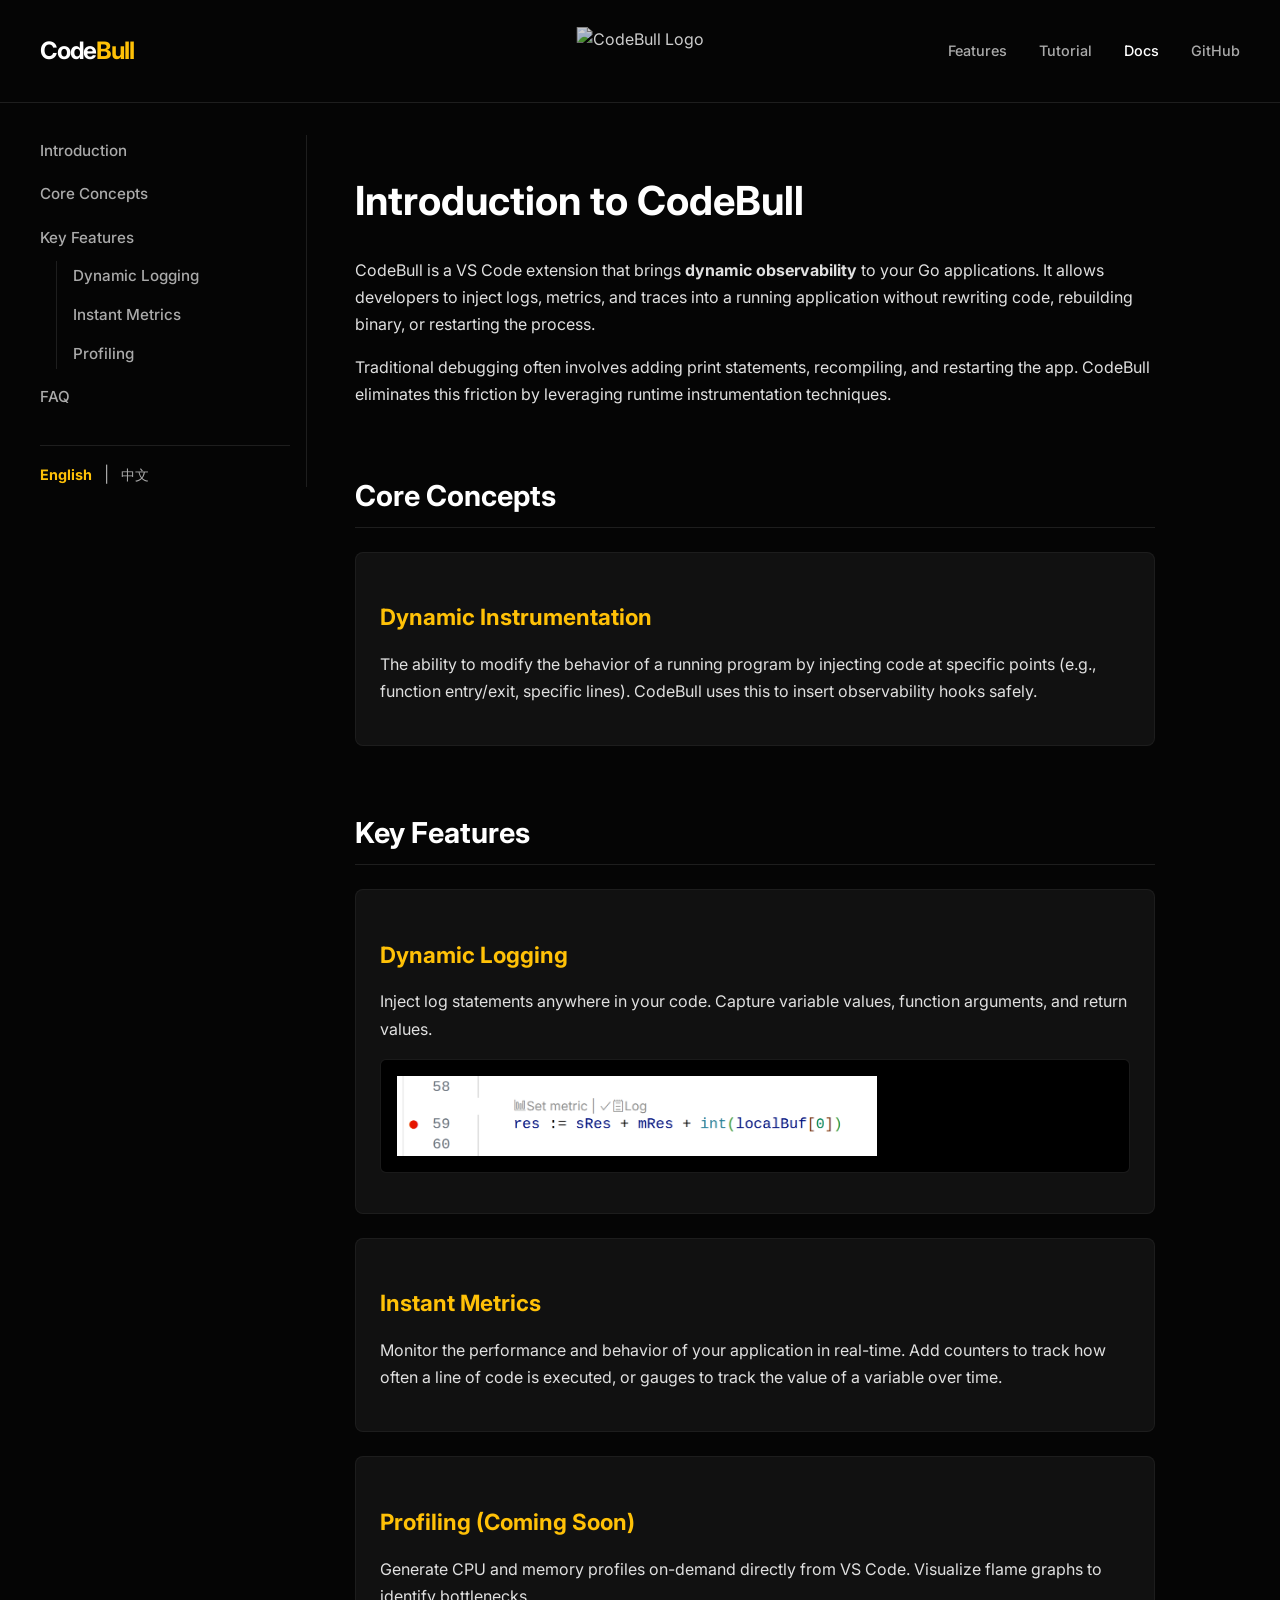
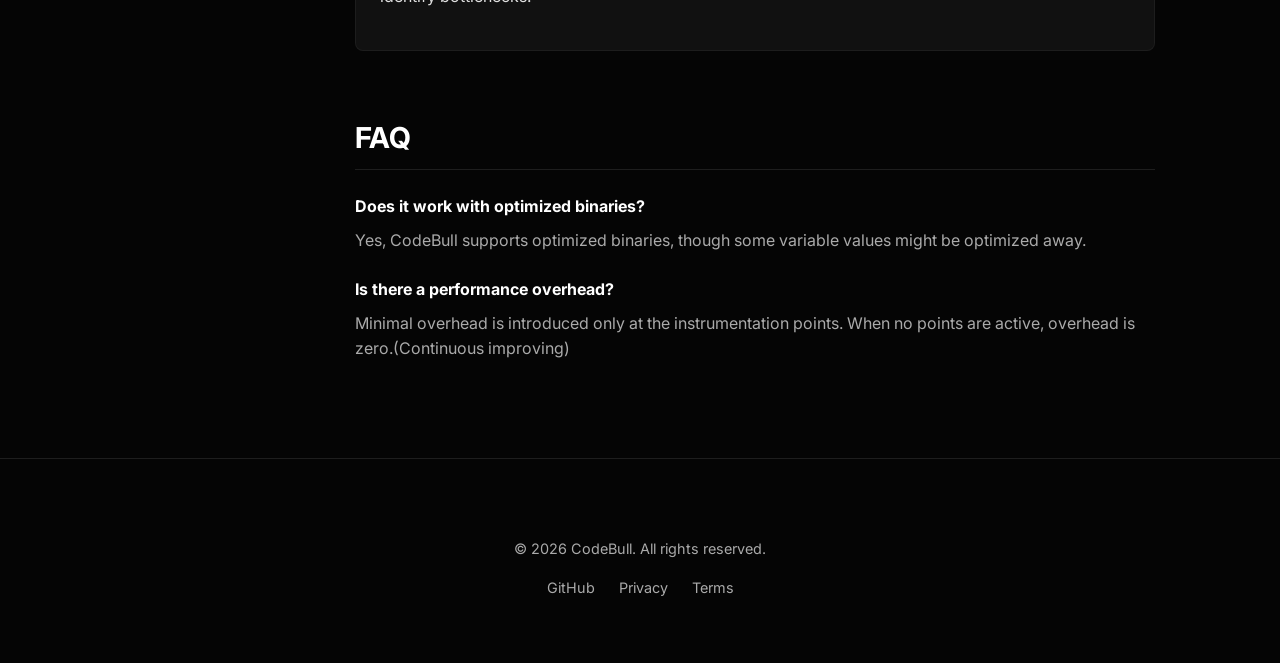
==== docs.html @ 12efd90f "修改網站" ====
<!DOCTYPE html>
<html lang="en">

<head>
    <meta charset="UTF-8">
    <meta name="viewport" content="width=device-width, initial-scale=1.0">
    <title>CodeBull - Documentation</title>
    <link rel="stylesheet" href="style.css">
    <link rel="preconnect" href="https://fonts.googleapis.com">
    <link rel="preconnect" href="https://fonts.gstatic.com" crossorigin>
    <link href="https://fonts.googleapis.com/css2?family=Inter:wght@400;500;700;800&display=swap" rel="stylesheet">
</head>

<body>
    <header>
        <div class="container">
            <div class="logo">
                <a href="index.html">Code<span>Bull</span></a>
            </div>
            <div class="header-logo-center">
                <a href="index.html"><img src="asset/codebull-logo.png" alt="CodeBull Logo"></a>
            </div>
            <nav>
                <ul>
                    <li><a href="index.html#features">Features</a></li>
                    <li><a href="tutorial.html">Tutorial</a></li>
                    <li><a href="docs.html" class="active">Docs</a></li>
                    <li><a href="https://github.com/0xbu11/codebull-extension" target="_blank">GitHub</a></li>
                </ul>
            </nav>
        </div>
    </header>

    <main class="docs-container">
        <aside class="docs-sidebar">
            <nav>
                <ul>
                    <li><a href="#introduction">Introduction</a></li>
                    <li><a href="#core-concepts">Core Concepts</a></li>
                    <li><a href="#key-features">Key Features</a>
                        <ul>
                            <li><a href="#logging">Dynamic Logging</a></li>
                            <li><a href="#metrics">Instant Metrics</a></li>
                            <li><a href="#profiling">Profiling</a></li>
                        </ul>
                    </li>
                    <li><a href="#faq">FAQ</a></li>
                </ul>
                </ul>
            </nav>
            <div class="language-switcher"
                style="margin-top: 2rem; border-top: 1px solid rgba(255,255,255,0.1); padding-top: 1rem;">
                <span style="color: var(--color-accent); font-weight: bold; font-size: 0.9rem;">English</span>
                <span style="color: var(--color-text-secondary); margin: 0 0.5rem;">|</span>
                <a href="docs_zh_TW.html" style="color: var(--color-text-secondary); font-size: 0.9rem;">中文</a>
            </div>
        </aside>
        <div class="docs-content">
            <section id="introduction">
                <h1>Introduction to CodeBull</h1>
                <p>CodeBull is a VS Code extension that brings <strong>dynamic observability</strong> to your Go
                    applications. It allows developers to inject logs, metrics, and traces into a running application
                    without rewriting code, rebuilding binary, or restarting the process.</p>
                <p>Traditional debugging often involves adding print statements, recompiling, and restarting the app.
                    CodeBull eliminates this friction by leveraging runtime instrumentation techniques.</p>
            </section>

            <section id="core-concepts">
                <h2>Core Concepts</h2>
                <div class="concept-card">
                    <h3>Dynamic Instrumentation</h3>
                    <p>The ability to modify the behavior of a running program by injecting code at specific points
                        (e.g.,
                        function entry/exit, specific lines). CodeBull uses this to insert observability hooks safely.
                    </p>
                </div>

            </section>

            <section id="key-features">
                <h2>Key Features</h2>

                <article id="logging">
                    <h3>Dynamic Logging</h3>
                    <p>Inject log statements anywhere in your code. Capture variable values, function arguments, and
                        return values.</p>
                    <div class="code-block has-image">
                        <img src="asset/doc-log.png" alt="Dynamic Logging Example">
                    </div>
                </article>

                <article id="metrics">
                    <h3>Instant Metrics</h3>
                    <p>Monitor the performance and behavior of your application in real-time. Add counters to track how
                        often a line of code is executed, or gauges to track the value of a variable over time.</p>
                </article>

                <article id="profiling">
                    <h3>Profiling (Coming Soon)</h3>
                    <p>Generate CPU and memory profiles on-demand directly from VS Code. Visualize flame graphs to
                        identify bottlenecks.</p>
                </article>
            </section>

            <section id="faq">
                <h2>FAQ</h2>
                <dl>
                    <dt>Does it work with optimized binaries?</dt>
                    <dd>Yes, CodeBull supports optimized binaries, though some variable values might be optimized away.
                    </dd>

                    <dt>Is there a performance overhead?</dt>
                    <dd>Minimal overhead is introduced only at the instrumentation points. When no points are active,
                        overhead is zero.(Continuous improving)</dd>
                </dl>
            </section>
        </div>
    </main>

    <footer>
        <div class="container">
            <p>&copy; 2026 CodeBull. All rights reserved.</p>
            <div class="links">
                <a href="https://github.com/0xbu11/codebull-extension">GitHub</a>
                <a href="#">Privacy</a>
                <a href="#">Terms</a>
            </div>
        </div>
    </footer>
</body>

</html>
---- style.css ----
/* Basic Setup */
:root {
  --color-bg: #050505;
  --color-text: #ffffff;
  --color-text-secondary: #aaaaaa;
  --color-accent: #FFC107;
  --color-accent-hover: #FFD54F;
  --color-surface: #111111;
  --font-family: 'Inter', system-ui, -apple-system, sans-serif;
  --max-width: 1200px;
  --spacing-unit: 1.5rem;
}

body {
  margin: 0;
  padding: 0;
  font-family: var(--font-family);
  background-color: var(--color-bg);
  color: var(--color-text);
  line-height: 1.6;
}

a {
  text-decoration: none;
  color: inherit;
  transition: color 0.2s;
}

a:hover {
  color: var(--color-accent);
}

/* Layout */
.container {
  max-width: var(--max-width);
  margin: 0 auto;
  padding: 0 var(--spacing-unit);
}

/* Header */
header {
  padding: 2rem 0;
  border-bottom: 1px solid rgba(255, 255, 255, 0.1);
}

header .container {
  display: flex;
  justify-content: space-between;
  align-items: center;
  position: relative;
}

.header-logo-center {
  position: absolute;
  left: 50%;
  top: 50%;
  transform: translate(-50%, -50%);
}

.header-logo-center img {
  height: 48px;
  width: auto;
  display: block;
  opacity: 0.8;
}

.logo {
  font-size: 1.5rem;
  font-weight: 700;
  letter-spacing: -0.05em;
}

.logo span {
  color: var(--color-accent);
}

nav ul {
  list-style: none;
  display: flex;
  gap: 2rem;
  margin: 0;
  padding: 0;
}

nav a {
  font-size: 0.9rem;
  font-weight: 500;
  color: var(--color-text-secondary);
}

nav a:hover,
nav a.active {
  color: var(--color-text);
}

/* Hero */
.hero {
  padding: 8rem 0;
  text-align: center;
}

.hero h1 {
  font-size: 4rem;
  font-weight: 800;
  margin-bottom: 1rem;
  line-height: 1.1;
  letter-spacing: -0.02em;
  background: linear-gradient(90deg, #4285F4, #9B72CB, #EA4335, #FBBC04);
  -webkit-background-clip: text;
  background-clip: text;
  color: transparent;
  width: fit-content;
  margin-left: auto;
  margin-right: auto;
}

.hero p {
  font-size: 1.25rem;
  color: var(--color-text-secondary);
  max-width: 600px;
  margin: 0 auto 3rem;
}

.highlight-go {
  color: #79D4FD;
  font-weight: 700;
}

.btn {
  display: inline-block;
  background-color: var(--color-accent);
  color: #000;
  padding: 1rem 2rem;
  border-radius: 4px;
  font-weight: 600;
  font-size: 1.1rem;
  transition: transform 0.2s, background-color 0.2s;
}

.btn:hover {
  background-color: var(--color-accent-hover);
  transform: translateY(-2px);
  color: #000;
}

/* Features */
.features {
  padding: 5rem 0;
  background-color: var(--color-surface);
}

.features h2 {
  text-align: center;
  font-size: 2.5rem;
  margin-bottom: 4rem;
}

.grid {
  display: grid;
  grid-template-columns: repeat(auto-fit, minmax(250px, 1fr));
  gap: 2rem;
}

.feature-card {
  padding: 2rem;
  border: 1px solid rgba(255, 255, 255, 0.1);
  border-radius: 8px;
  border-radius: 8px;
  transition: border-color 0.2s;
  position: relative;
  overflow: hidden;
}

.coming-soon-badge {
  position: absolute;
  top: 1rem;
  right: 1rem;
  background-color: rgba(255, 255, 255, 0.1);
  color: var(--color-icon);
  border: 1px solid var(--color-text-secondary);
  padding: 0.25rem 0.5rem;
  border-radius: 4px;
  font-size: 0.75rem;
  font-weight: 500;
  text-transform: uppercase;
  letter-spacing: 0.05em;
  color: var(--color-text-secondary);
}

.feature-card.coming-soon h3,
.feature-card.coming-soon p {
  opacity: 0.5;
}

.feature-card:hover {
  border-color: var(--color-accent);
}

.feature-card h3 {
  font-size: 1.25rem;
  margin-bottom: 1rem;
  color: var(--color-accent);
}

.feature-card p {
  color: var(--color-text-secondary);
  font-size: 0.95rem;
}

/* Footer */
footer {
  padding: 4rem 0;
  text-align: center;
  color: var(--color-text-secondary);
  border-top: 1px solid rgba(255, 255, 255, 0.1);
  font-size: 0.9rem;
}

footer .links {
  margin-top: 1rem;
  display: flex;
  justify-content: center;
  gap: 1.5rem;
}

/* Tutorial Page */
.page-header {
  padding: 6rem 0 4rem;
  text-align: center;
  background: linear-gradient(180deg, rgba(66, 133, 244, 0.05) 0%, transparent 100%);
}

.page-header h1 {
  font-size: 3rem;
  font-weight: 800;
  margin-bottom: 1rem;
}

.page-header p {
  font-size: 1.2rem;
  color: var(--color-text-secondary);
  max-width: 600px;
  margin: 0 auto;
}

.tutorial-steps {
  padding: 4rem 0;
}

.step {
  display: flex;
  align-items: center;
  gap: 4rem;
  margin-bottom: 6rem;
}

.step:nth-child(even) {
  flex-direction: row-reverse;
}

.step-content {
  flex: 1;
  position: relative;
}

.step-number {
  font-size: 6rem;
  font-weight: 900;
  color: rgba(255, 255, 255, 0.05);
  position: absolute;
  top: -3rem;
  left: -1rem;
  z-index: -1;
}

.step-content h2 {
  font-size: 2rem;
  margin-bottom: 1rem;
  color: var(--color-accent);
}

.step-content p {
  font-size: 1.1rem;
  color: var(--color-text-secondary);
}

.step-image {
  flex: 1;
  background: var(--color-surface);
  border: 1px solid rgba(255, 255, 255, 0.1);
  border-radius: 8px;
  overflow: hidden;
  box-shadow: 0 4px 20px rgba(0, 0, 0, 0.3);
  position: relative;
  /* For zoom hint positioning */
}

.step-image img {
  width: 100%;
  height: auto;
  display: block;
  cursor: zoom-in;
  /* Indicate clickable */
  transition: transform 0.3s ease;
}

/* Zoom hint on hover */
.step-image:hover::after {
  content: "Click to zoom";
  position: absolute;
  bottom: 1rem;
  right: 1rem;
  background: rgba(0, 0, 0, 0.8);
  color: #fff;
  padding: 0.5rem 1rem;
  border-radius: 20px;
  font-size: 0.85rem;
  font-weight: 500;
  opacity: 0;
  pointer-events: none;
  transition: opacity 0.3s ease;
  backdrop-filter: blur(4px);
  border: 1px solid rgba(255, 255, 255, 0.1);
}

.step-image:hover:has(img)::after {
  opacity: 1;
}

/* Fallback for browsers not supporting :has or if the previous selector is too specific/tricky */
/* Simplified version that assumes .step-image has an img if we want to show the hint. 
   Actually, strict CSS :has support might be limited in some envs, but we'll assume modern. 
   If not, just .step-image:hover::after is fine, but it might show on placeholders. 
   Let's just use a JS class or rely on the fact that placeholders don't have img tags usually or we can target .step-image img directly? 
   No, the ::after needs to be on the container usually to be positioned relative to it EASILY using absolute positioning.
   
   Better approach: Only apply the hint if it contains an image.
   Since I cannot assume :has, I will just apply it to .step-image and maybe I should add a specific class like 'zoomable' to those with images in HTML?
   Or just let it be. If a placeholder is there, "Click to zoom" might appear.
   Wait, placeholders are .placeholder-img divs. They don't have the <img> tag directly inside .step-image usually?
   Looking at HTML:
   <div class="step-image">
      <div class="placeholder-img">...</div>
   </div>
   vs
   <div class="step-image">
      <img ...>
   </div>
   
   So I can target `.step-image:has(img):hover::after`. 
   If :has is not available, I'll just accept it might show on placeholders (which is not ideal) 
   OR I'll modify the HTML to add a class `zoomable` to the parent div. 
   I'll modify HTML to add `zoomable` class to the `.step-image` divs that contain images. 
   That's safer.
*/

.step-image.has-image {
  cursor: zoom-in;
}

.step-image.has-image:hover::after {
  content: "Click to zoom";
  position: absolute;
  bottom: 1rem;
  right: 1rem;
  background: rgba(0, 0, 0, 0.8);
  color: #fff;
  padding: 0.5rem 1rem;
  border-radius: 20px;
  font-size: 0.85rem;
  font-weight: 500;
  opacity: 1;
  /* Triggered by hover on parent */
  pointer-events: none;
  animation: fadeIn 0.3s;
  backdrop-filter: blur(4px);
  border: 1px solid rgba(255, 255, 255, 0.1);
}

/* Hide it by default for the transition logic - actually opacity 0 to 1 on hover is better */
.step-image.has-image::after {
  content: "Click to zoom";
  position: absolute;
  bottom: 1rem;
  right: 1rem;
  background: rgba(0, 0, 0, 0.8);
  color: #fff;
  padding: 0.5rem 1rem;
  border-radius: 20px;
  font-size: 0.85rem;
  font-weight: 500;
  opacity: 0;
  pointer-events: none;
  transition: opacity 0.3s ease;
  backdrop-filter: blur(4px);
  border: 1px solid rgba(255, 255, 255, 0.1);
}

.placeholder-img {
  width: 100%;
  height: 300px;
  display: flex;
  align-items: center;
  justify-content: center;
  background: #1e1e1e;
  color: #555;
  font-family: monospace;
  font-size: 1.2rem;
}

@media (max-width: 768px) {

  .step,
  .step:nth-child(even) {
    flex-direction: column;
    gap: 2rem;
  }

  .hero h1 {
    font-size: 2.5rem;
  }
}

/* Lightbox Modal */
.image-modal {
  display: none;
  position: fixed;
  z-index: 1000;
  top: 0;
  left: 0;
  width: 100%;
  height: 100%;
  background-color: rgba(0, 0, 0, 0.95);
  align-items: center;
  justify-content: center;
  opacity: 0;
  transition: opacity 0.3s ease;
  backdrop-filter: blur(5px);
}

.image-modal.active {
  display: flex;
  opacity: 1;
}

.image-modal img {
  max-width: 90%;
  max-height: 90%;
  object-fit: contain;
  border-radius: 4px;
  box-shadow: 0 0 30px rgba(0, 0, 0, 0.5);
  transform: scale(0.95);
  transition: transform 0.3s cubic-bezier(0.175, 0.885, 0.32, 1.275);
}

.image-modal.active img {
  transform: scale(1);
}

.image-modal-close {
  position: absolute;
  top: 2rem;
  right: 2rem;
  color: #fff;
  font-size: 2.5rem;
  cursor: pointer;
  background: none;
  border: none;
  padding: 0;
  line-height: 1;
  opacity: 0.7;
  transition: all 0.2s;
  width: 40px;
  height: 40px;
  display: flex;
  align-items: center;
  justify-content: center;
  border-radius: 50%;
}

.image-modal-close:hover {
  opacity: 1;
  background: rgba(255, 255, 255, 0.1);
}

/* Documentation Layout */
.docs-container {
  max-width: var(--max-width);
  margin: 0 auto;
  padding: 2rem var(--spacing-unit);
  display: flex;
  gap: 3rem;
  min-height: calc(100vh - 80px - 150px);
  /* Adjust based on header/footer height */
}

.docs-sidebar {
  width: 250px;
  flex-shrink: 0;
  position: sticky;
  top: 2rem;
  align-self: flex-start;
  border-right: 1px solid rgba(255, 255, 255, 0.1);
  padding-right: 1rem;
}

.docs-sidebar nav ul {
  display: flex;
  flex-direction: column;
  gap: 0.8rem;
}

.docs-sidebar nav a {
  color: var(--color-text-secondary);
  font-size: 0.95rem;
  display: block;
  padding: 0.2rem 0;
}

.docs-sidebar nav ul ul {
  margin-left: 1rem;
  margin-top: 0.5rem;
  border-left: 1px solid rgba(255, 255, 255, 0.1);
  padding-left: 1rem;
  gap: 0.5rem;
}

.docs-sidebar nav a:hover {
  color: var(--color-accent);
}

.docs-content {
  flex: 1;
  max-width: 800px;
}

.docs-content section {
  margin-bottom: 4rem;
  scroll-margin-top: 6rem;
  /* Hook for smooth scroll anchor positioning */
}

.docs-content h1 {
  font-size: 2.5rem;
  margin-bottom: 1.5rem;
}

.docs-content h2 {
  font-size: 1.8rem;
  margin-bottom: 1.5rem;
  padding-bottom: 0.5rem;
  border-bottom: 1px solid rgba(255, 255, 255, 0.1);
}

.docs-content h3 {
  font-size: 1.4rem;
  margin-bottom: 1rem;
  color: var(--color-accent);
}

.docs-content p,
.docs-content li {
  font-size: 1rem;
  line-height: 1.7;
  margin-bottom: 1rem;
  color: #e0e0e0;
}

.concept-card,
article {
  background: var(--color-surface);
  padding: 1.5rem;
  border-radius: 8px;
  margin-bottom: 1.5rem;
  border: 1px solid rgba(255, 255, 255, 0.05);
}

.code-block {
  background: #000;
  padding: 1rem;
  border-radius: 6px;
  border: 1px solid rgba(255, 255, 255, 0.1);
  overflow-x: auto;
  font-family: 'Fira Code', monospace;
  font-size: 0.9rem;
  color: #a5d6ff;
  margin: 1rem 0;
}

.docs-content dl dt {
  font-weight: 700;
  margin-top: 1.5rem;
  color: var(--color-text);
}

.docs-content dl dd {
  margin-left: 0;
  margin-top: 0.5rem;
  color: var(--color-text-secondary);
}

@media (max-width: 768px) {
  .docs-container {
    flex-direction: column;
  }

  .docs-sidebar {
    width: 100%;
    position: static;
    border-right: none;
    border-bottom: 1px solid rgba(255, 255, 255, 0.1);
    padding-bottom: 1rem;
    margin-bottom: 2rem;
  }
}

.code-block.has-image img {
  width: 67%;
  height: auto;
  display: block;
}
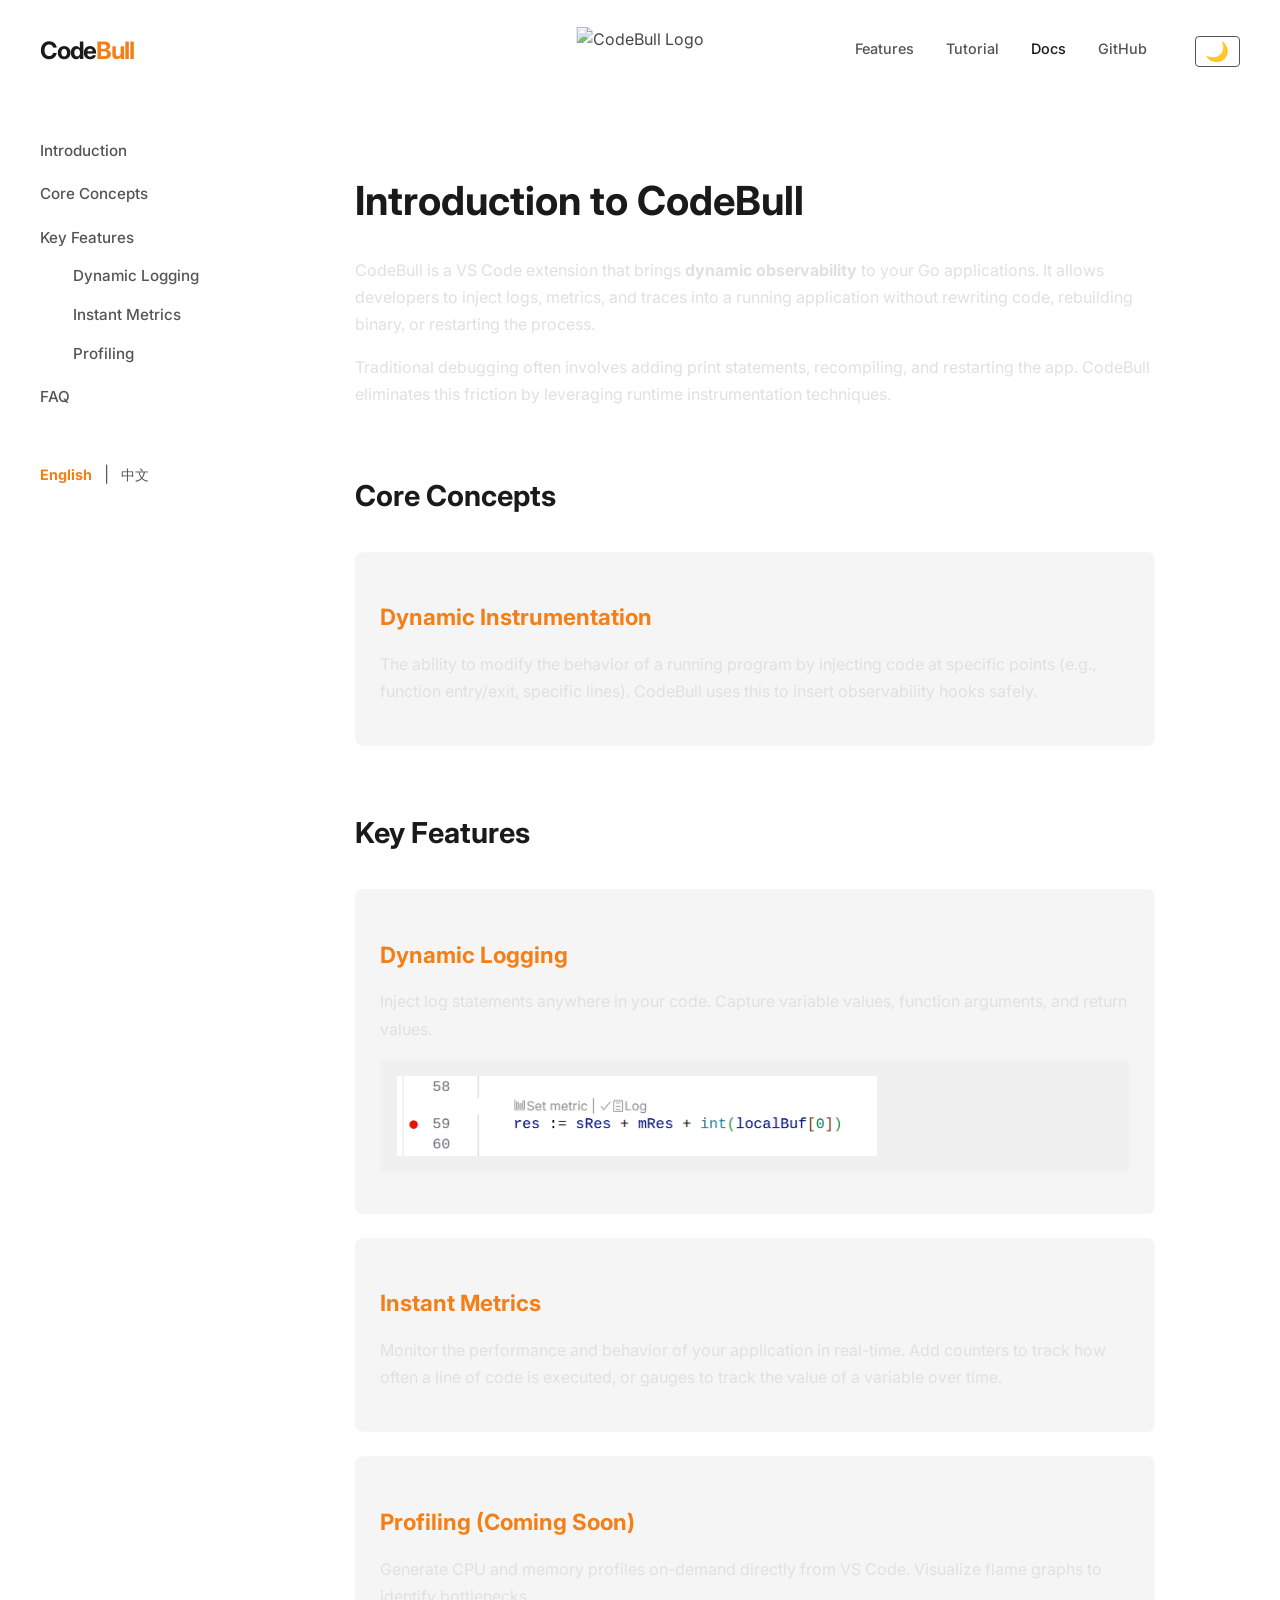
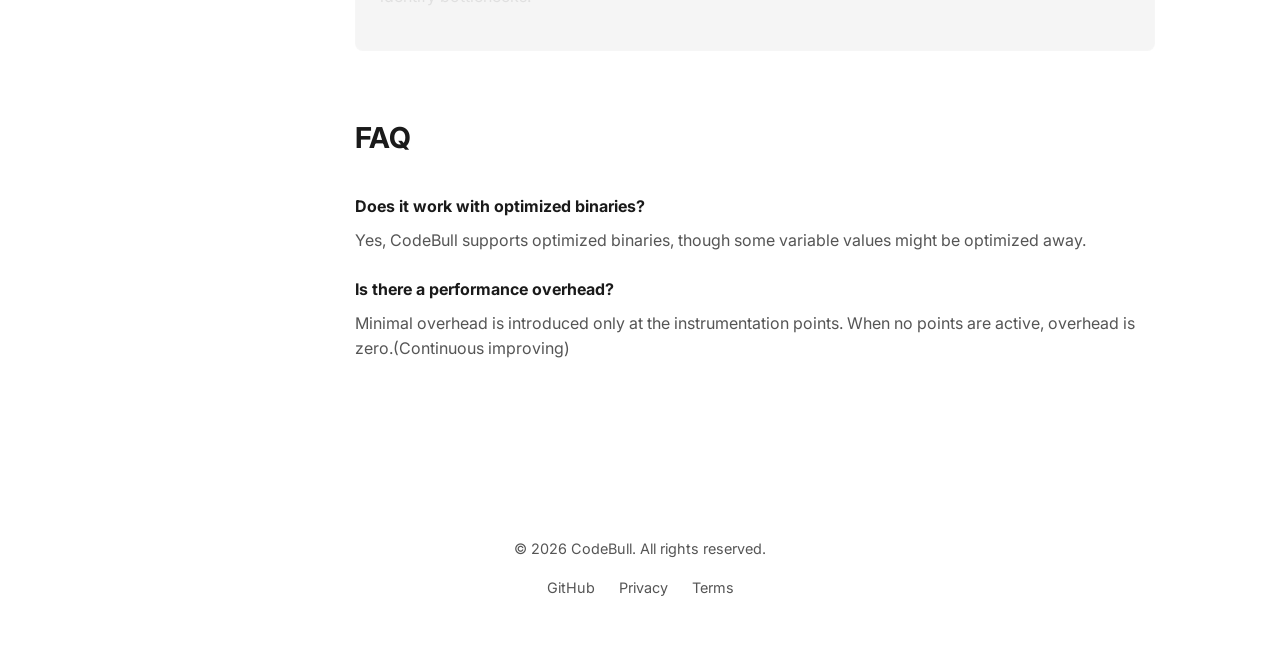
==== commit 6332f730: "add light theme" ====
--- a/docs.html
+++ b/docs.html
@@ -9,6 +9,7 @@
     <link rel="preconnect" href="https://fonts.googleapis.com">
     <link rel="preconnect" href="https://fonts.gstatic.com" crossorigin>
     <link href="https://fonts.googleapis.com/css2?family=Inter:wght@400;500;700;800&display=swap" rel="stylesheet">
+    <script src="theme.js"></script>
 </head>
 
 <body>
@@ -26,6 +27,7 @@
                     <li><a href="tutorial.html">Tutorial</a></li>
                     <li><a href="docs.html" class="active">Docs</a></li>
                     <li><a href="https://github.com/0xbu11/codebull-extension" target="_blank">GitHub</a></li>
+                    <li><button id="theme-toggle" class="theme-toggle" aria-label="Switch Theme">☀️</button></li>
                 </ul>
             </nav>
         </div>
--- a/style.css
+++ b/style.css
@@ -11,6 +11,46 @@
   --spacing-unit: 1.5rem;
 }
 
+[data-theme="light"] {
+  --color-bg: #ffffff;
+  --color-text: #1a1a1a;
+  --color-text-secondary: #555555;
+  --color-accent: #D32F2F;
+  /* A darker red/orange for contrast against white, or stick to gold but darker? Let's try a bold blue or keep the brand color but adjust readability. */
+  /* Actually, the hero gradient text is nice. Let's keep accent gold/yellow but make sure it's readable. */
+  --color-accent: #F57F17;
+  /* Darker Amber */
+  --color-accent-hover: #FF6F00;
+  --color-surface: #f5f5f5;
+  --color-border: #e0e0e0;
+}
+
+/* Update base styles to use --color-border where appropriate */
+:root {
+  --color-border: rgba(255, 255, 255, 0.1);
+}
+
+[data-theme="light"] header {
+  border-bottom: 1px solid var(--color-border);
+}
+
+[data-theme="light"] .feature-card,
+[data-theme="light"] footer,
+[data-theme="light"] .step-image,
+[data-theme="light"] .code-block,
+[data-theme="light"] .docs-sidebar,
+[data-theme="light"] .docs-content h2,
+[data-theme="light"] .concept-card,
+[data-theme="light"] article {
+  border-color: var(--color-border);
+}
+
+[data-theme="light"] .code-block {
+  background: #f0f0f0;
+  color: #24292e;
+}
+
+
 body {
   margin: 0;
   padding: 0;
@@ -91,6 +131,26 @@
 nav a:hover,
 nav a.active {
   color: var(--color-text);
+}
+
+.theme-toggle {
+  background: none;
+  border: 1px solid var(--color-text-secondary);
+  color: var(--color-text);
+  cursor: pointer;
+  font-size: 1.2rem;
+  padding: 0.2rem 0.6rem;
+  border-radius: 4px;
+  transition: all 0.2s;
+  display: flex;
+  align-items: center;
+  justify-content: center;
+  margin-left: 1rem;
+}
+
+.theme-toggle:hover {
+  border-color: var(--color-accent);
+  color: var(--color-accent);
 }
 
 /* Hero */
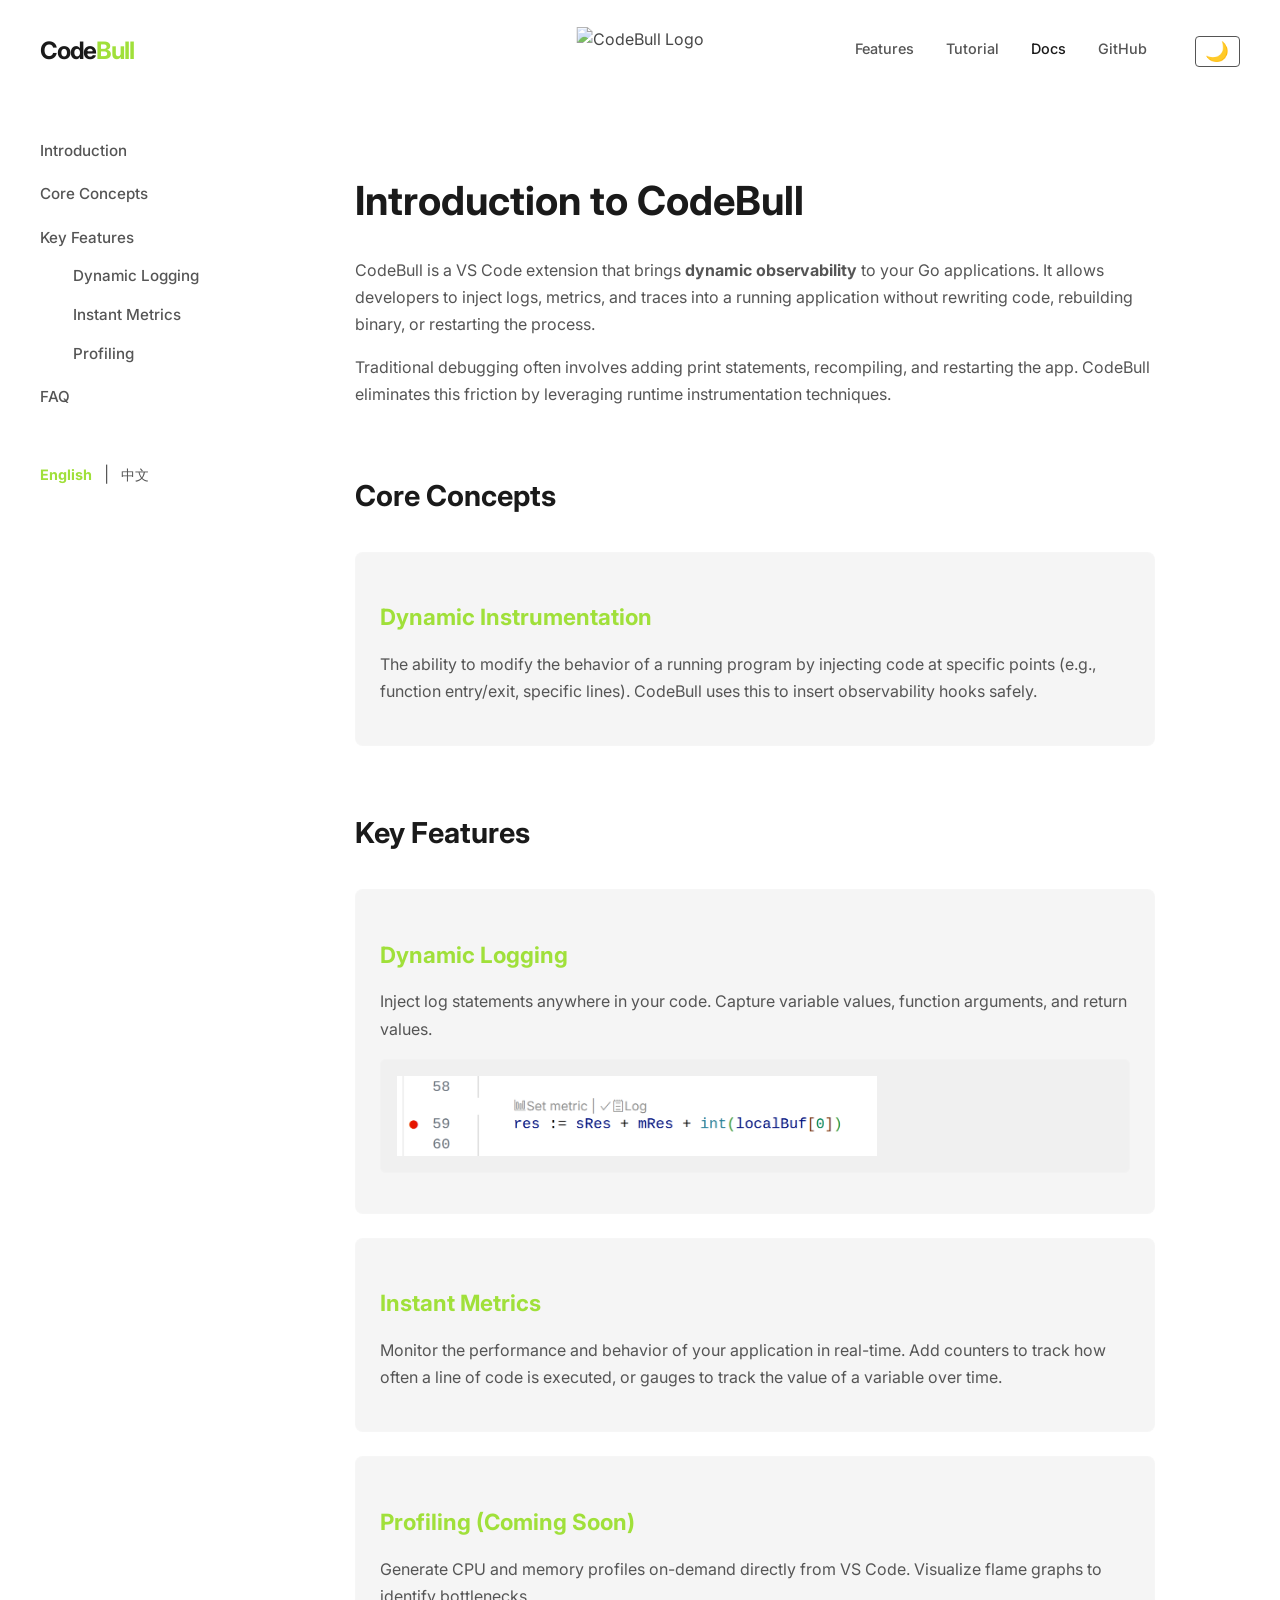
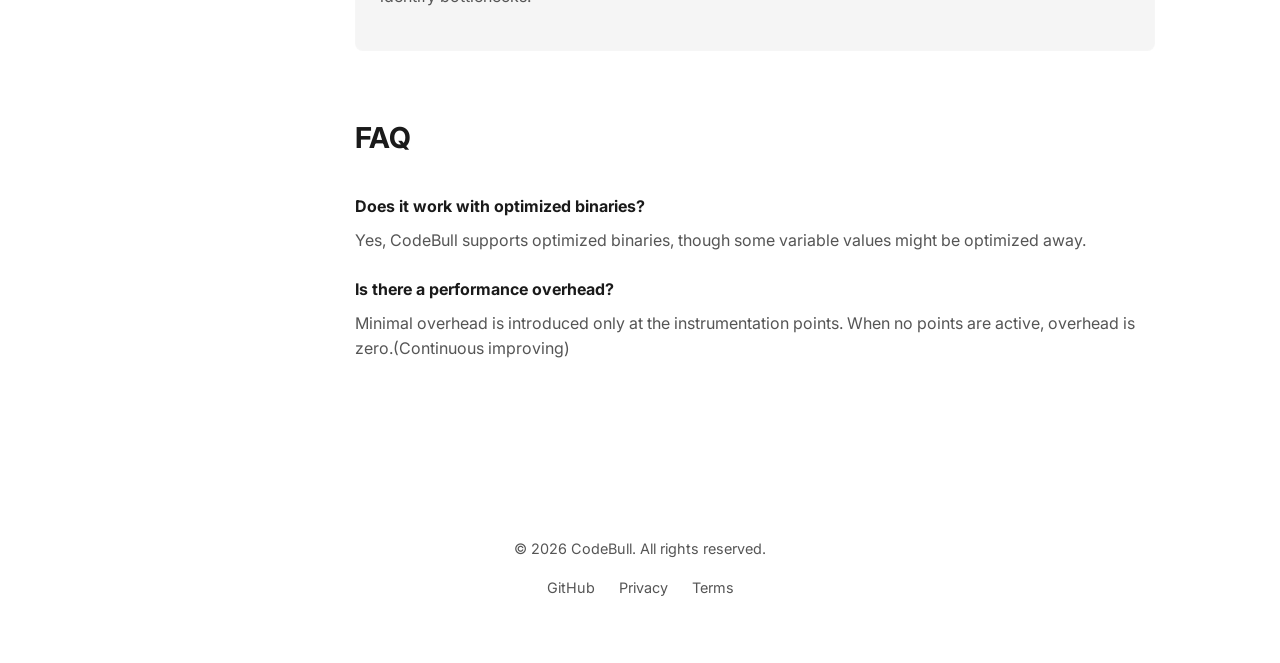
==== commit f9fea287: "update website" ====
--- a/docs.html
+++ b/docs.html
@@ -5,7 +5,7 @@
     <meta charset="UTF-8">
     <meta name="viewport" content="width=device-width, initial-scale=1.0">
     <title>CodeBull - Documentation</title>
-    <link rel="stylesheet" href="style.css">
+    <link rel="stylesheet" href="style.css?v=2">
     <link rel="preconnect" href="https://fonts.googleapis.com">
     <link rel="preconnect" href="https://fonts.gstatic.com" crossorigin>
     <link href="https://fonts.googleapis.com/css2?family=Inter:wght@400;500;700;800&display=swap" rel="stylesheet">
--- a/style.css
+++ b/style.css
@@ -15,12 +15,11 @@
   --color-bg: #ffffff;
   --color-text: #1a1a1a;
   --color-text-secondary: #555555;
-  --color-accent: #D32F2F;
-  /* A darker red/orange for contrast against white, or stick to gold but darker? Let's try a bold blue or keep the brand color but adjust readability. */
-  /* Actually, the hero gradient text is nice. Let's keep accent gold/yellow but make sure it's readable. */
-  --color-accent: #F57F17;
-  /* Darker Amber */
-  --color-accent-hover: #FF6F00;
+  /* --color-accent: #D32F2F; */
+  /* --color-accent: #F57F17; Old Orange */
+  /* Hellcat Green - User preferred specific brand color */
+  --color-accent: #A0E03A;
+  --color-accent-hover: #8EC632;
   --color-surface: #f5f5f5;
   --color-border: #e0e0e0;
 }
@@ -580,7 +579,7 @@
 .docs-sidebar nav ul ul {
   margin-left: 1rem;
   margin-top: 0.5rem;
-  border-left: 1px solid rgba(255, 255, 255, 0.1);
+  border-left: 1px solid var(--color-border);
   padding-left: 1rem;
   gap: 0.5rem;
 }
@@ -609,7 +608,7 @@
   font-size: 1.8rem;
   margin-bottom: 1.5rem;
   padding-bottom: 0.5rem;
-  border-bottom: 1px solid rgba(255, 255, 255, 0.1);
+  border-bottom: 1px solid var(--color-border);
 }
 
 .docs-content h3 {
@@ -623,7 +622,7 @@
   font-size: 1rem;
   line-height: 1.7;
   margin-bottom: 1rem;
-  color: #e0e0e0;
+  color: var(--color-text-secondary);
 }
 
 .concept-card,
@@ -678,4 +677,6 @@
   width: 67%;
   height: auto;
   display: block;
-}+}
+
+/* Force Refresh */
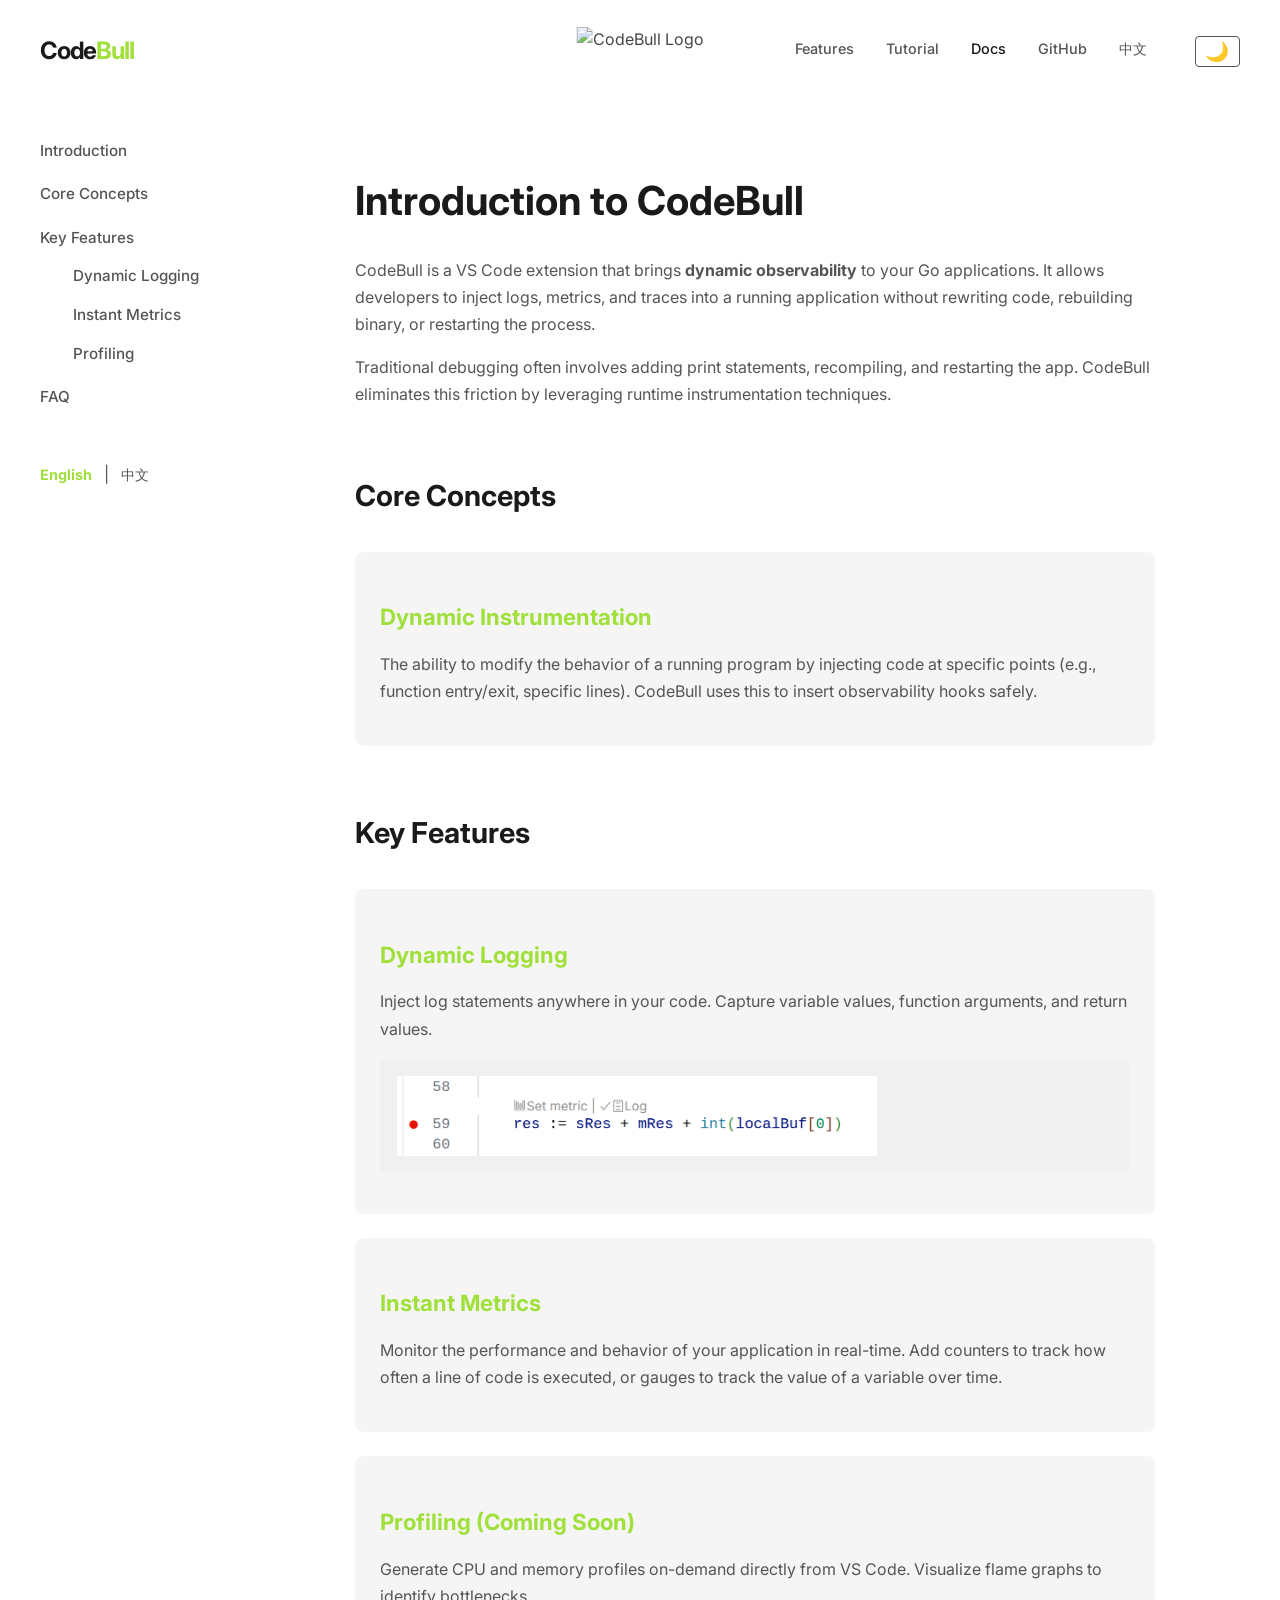
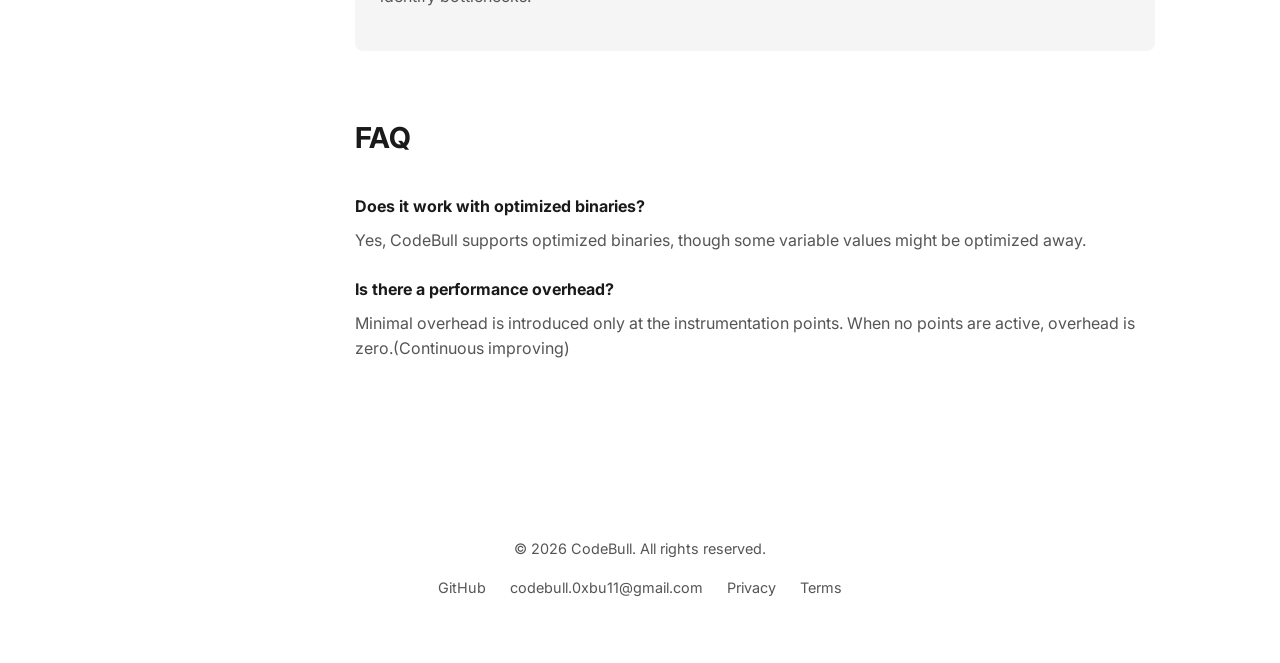
==== commit 6562eab9: "add emali" ====
--- a/docs.html
+++ b/docs.html
@@ -27,6 +27,7 @@
                     <li><a href="tutorial.html">Tutorial</a></li>
                     <li><a href="docs.html" class="active">Docs</a></li>
                     <li><a href="https://github.com/0xbu11/codebull-extension" target="_blank">GitHub</a></li>
+                    <li><a href="docs_zh_TW.html" class="lang-switch">中文</a></li>
                     <li><button id="theme-toggle" class="theme-toggle" aria-label="Switch Theme">☀️</button></li>
                 </ul>
             </nav>
@@ -124,6 +125,7 @@
             <p>&copy; 2026 CodeBull. All rights reserved.</p>
             <div class="links">
                 <a href="https://github.com/0xbu11/codebull-extension">GitHub</a>
+                <a href="mailto:codebull.0xbu11@gmail.com">codebull.0xbu11@gmail.com</a>
                 <a href="#">Privacy</a>
                 <a href="#">Terms</a>
             </div>
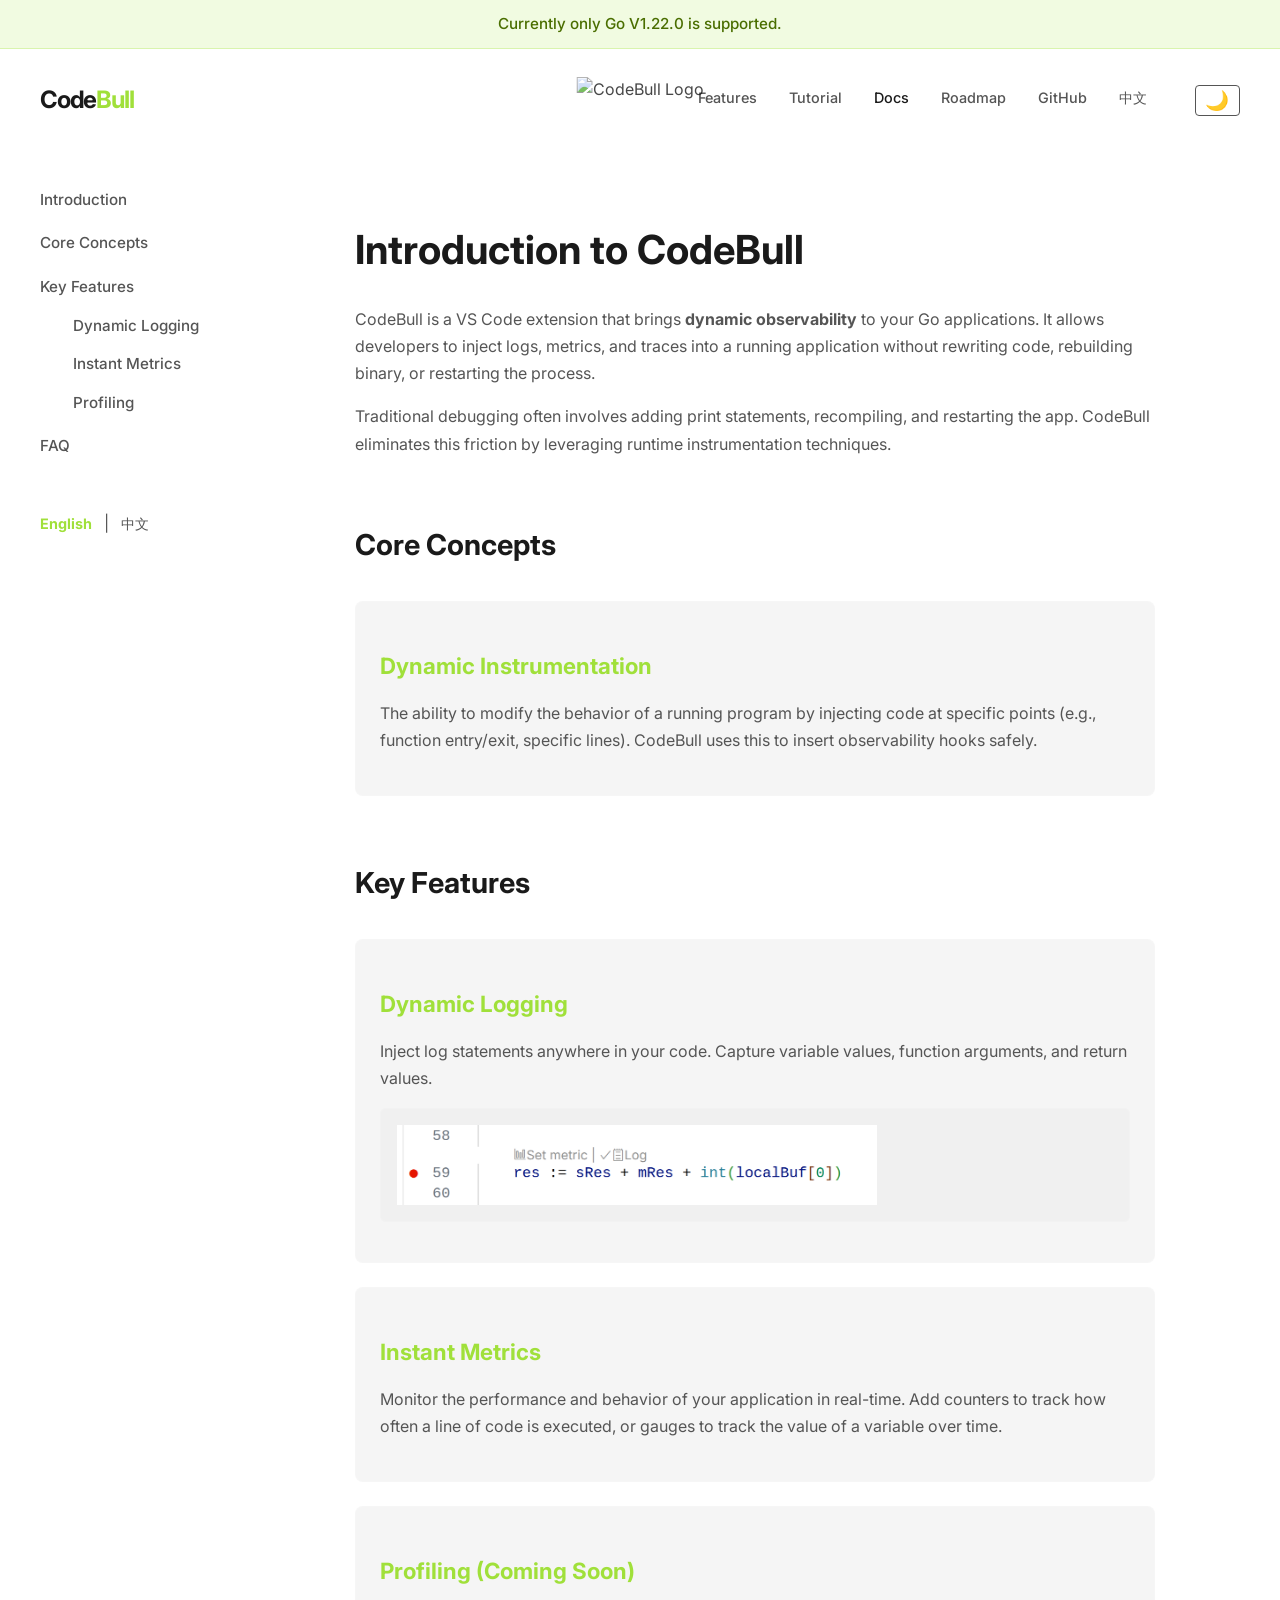
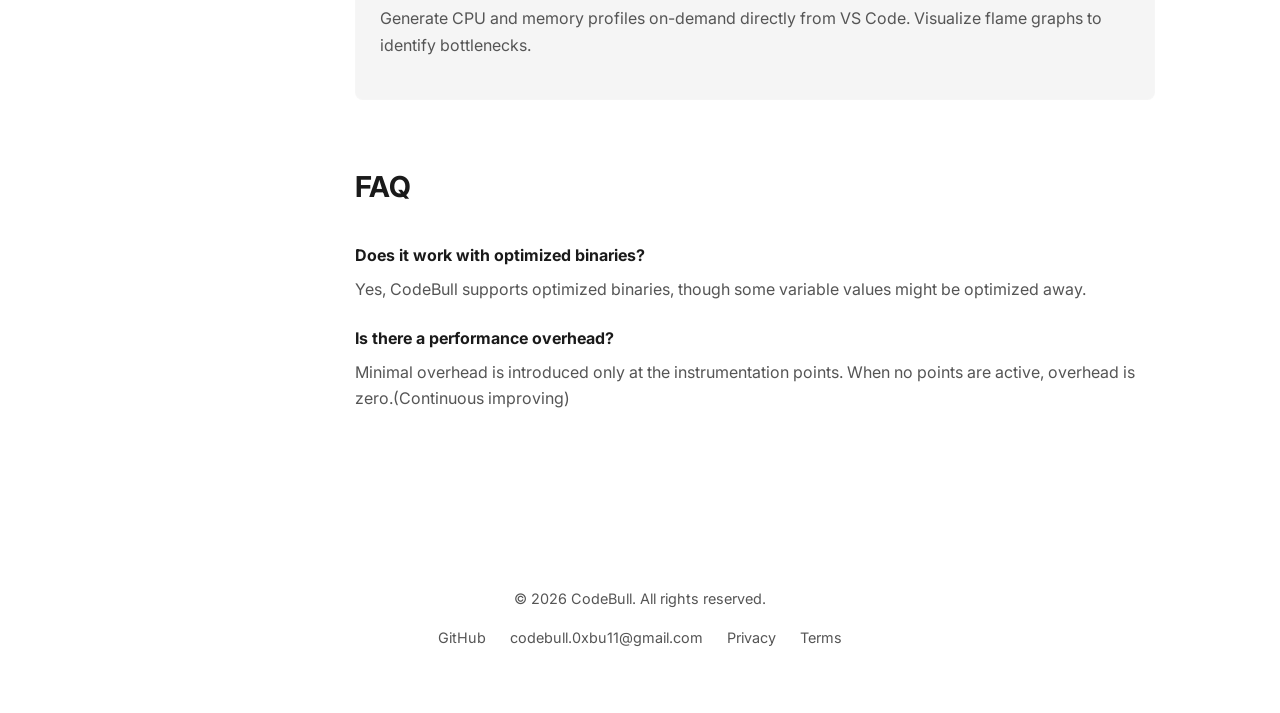
==== commit 9d7549ad: "feat: Add roadmap pages, implement a Go version support announcement banner, and enhance tutorial in" ====
--- a/docs.html
+++ b/docs.html
@@ -13,6 +13,9 @@
 </head>
 
 <body>
+    <div class="announcement-banner">
+        Currently only Go V1.22.0 is supported.
+    </div>
     <header>
         <div class="container">
             <div class="logo">
@@ -26,6 +29,7 @@
                     <li><a href="index.html#features">Features</a></li>
                     <li><a href="tutorial.html">Tutorial</a></li>
                     <li><a href="docs.html" class="active">Docs</a></li>
+                    <li><a href="roadmap.html">Roadmap</a></li>
                     <li><a href="https://github.com/0xbu11/codebull-extension" target="_blank">GitHub</a></li>
                     <li><a href="docs_zh_TW.html" class="lang-switch">中文</a></li>
                     <li><button id="theme-toggle" class="theme-toggle" aria-label="Switch Theme">☀️</button></li>
--- a/style.css
+++ b/style.css
@@ -67,6 +67,23 @@
 
 a:hover {
   color: var(--color-accent);
+}
+
+/* Announcement Banner */
+.announcement-banner {
+  background-color: rgba(255, 193, 7, 0.1);
+  color: var(--color-accent);
+  text-align: center;
+  padding: 0.75rem 1rem;
+  font-size: 0.95rem;
+  font-weight: 500;
+  border-bottom: 1px solid rgba(255, 193, 7, 0.2);
+}
+
+[data-theme="light"] .announcement-banner {
+  background-color: rgba(160, 224, 58, 0.15);
+  color: #4a6e00;
+  border-bottom: 1px solid rgba(160, 224, 58, 0.3);
 }
 
 /* Layout */
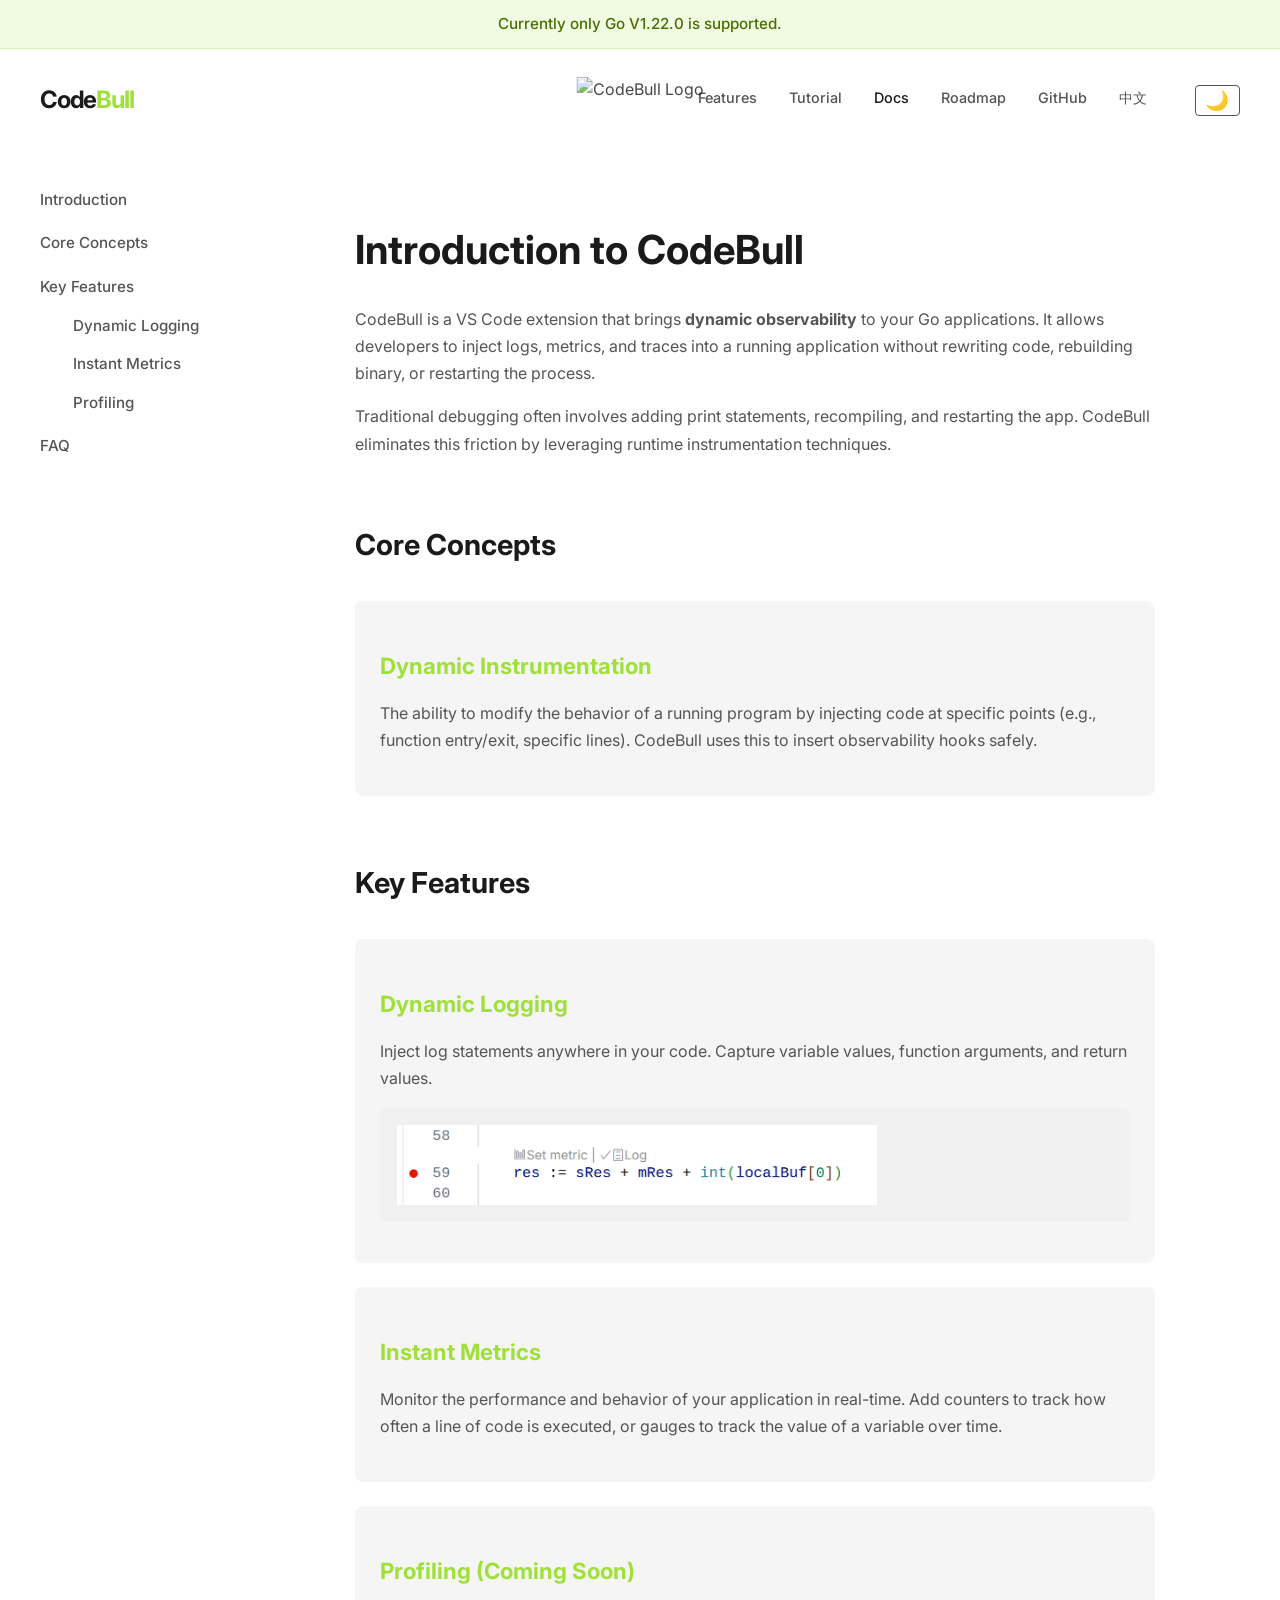
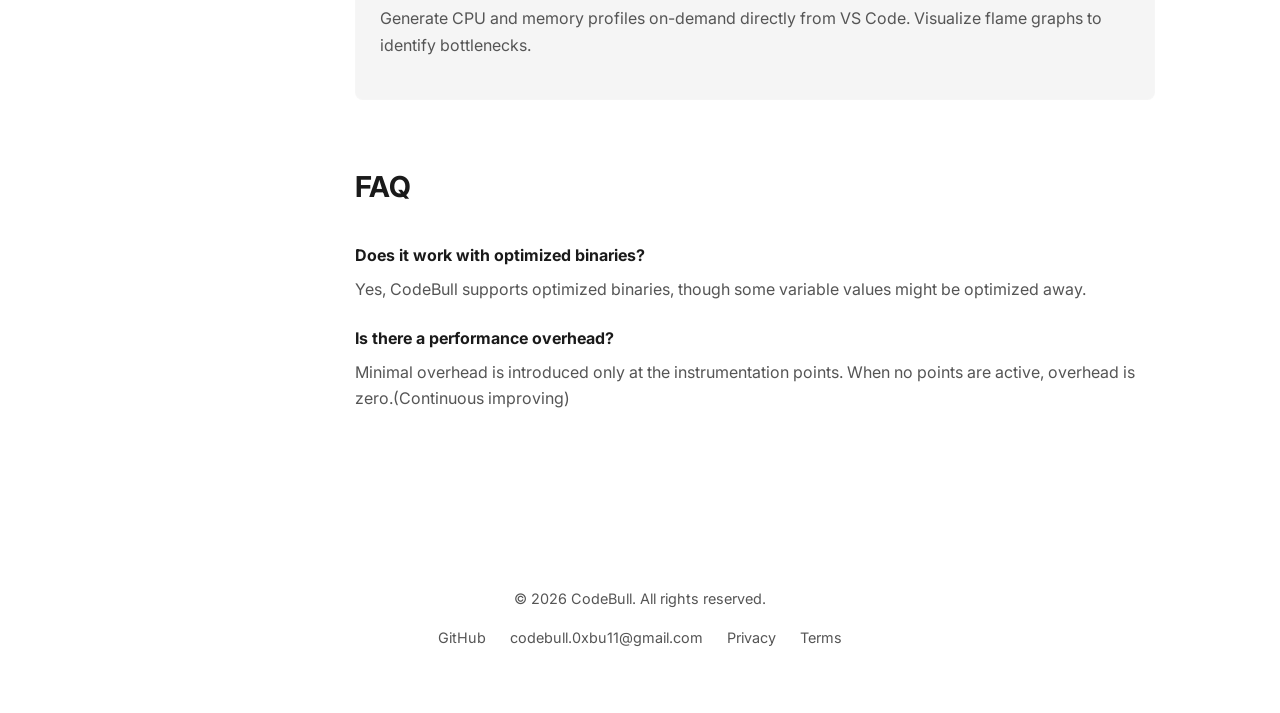
==== commit 963d52ea: "add health url" ====
--- a/docs.html
+++ b/docs.html
@@ -55,12 +55,7 @@
                 </ul>
                 </ul>
             </nav>
-            <div class="language-switcher"
-                style="margin-top: 2rem; border-top: 1px solid rgba(255,255,255,0.1); padding-top: 1rem;">
-                <span style="color: var(--color-accent); font-weight: bold; font-size: 0.9rem;">English</span>
-                <span style="color: var(--color-text-secondary); margin: 0 0.5rem;">|</span>
-                <a href="docs_zh_TW.html" style="color: var(--color-text-secondary); font-size: 0.9rem;">中文</a>
-            </div>
+
         </aside>
         <div class="docs-content">
             <section id="introduction">
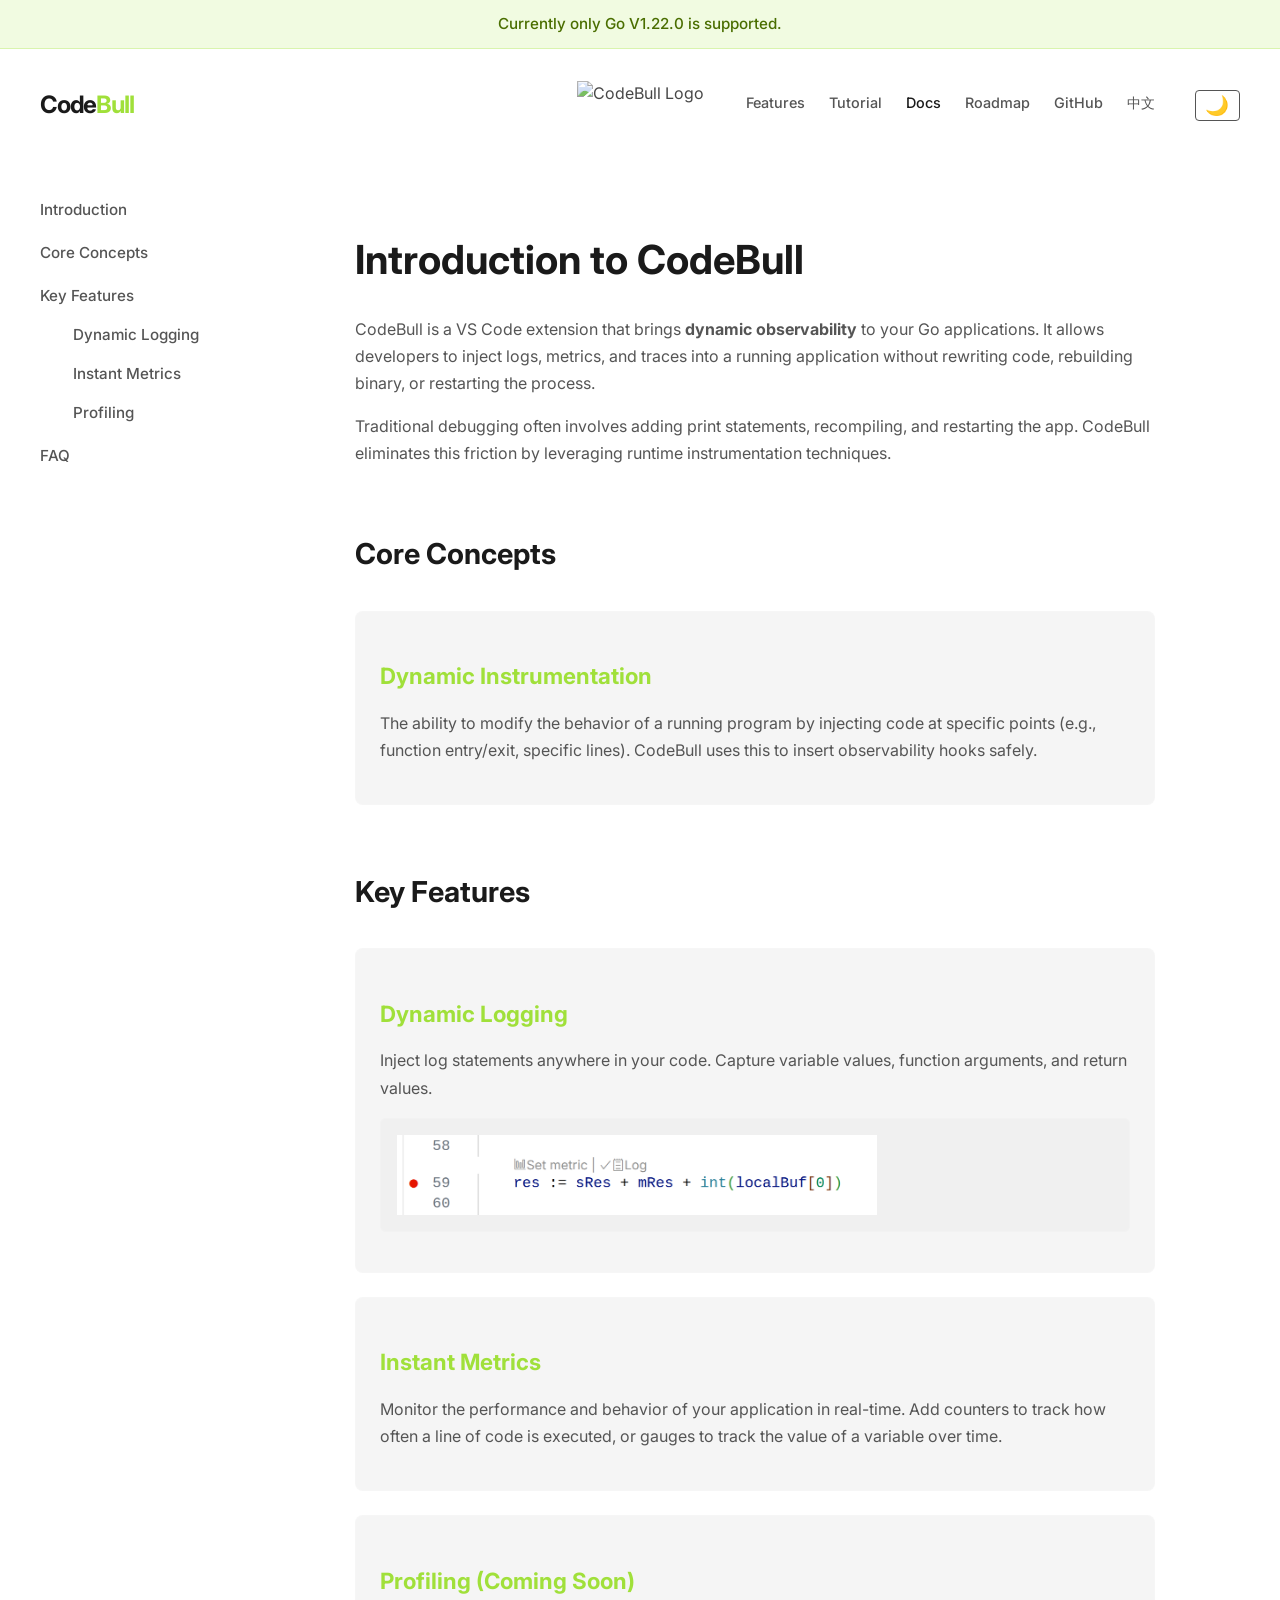
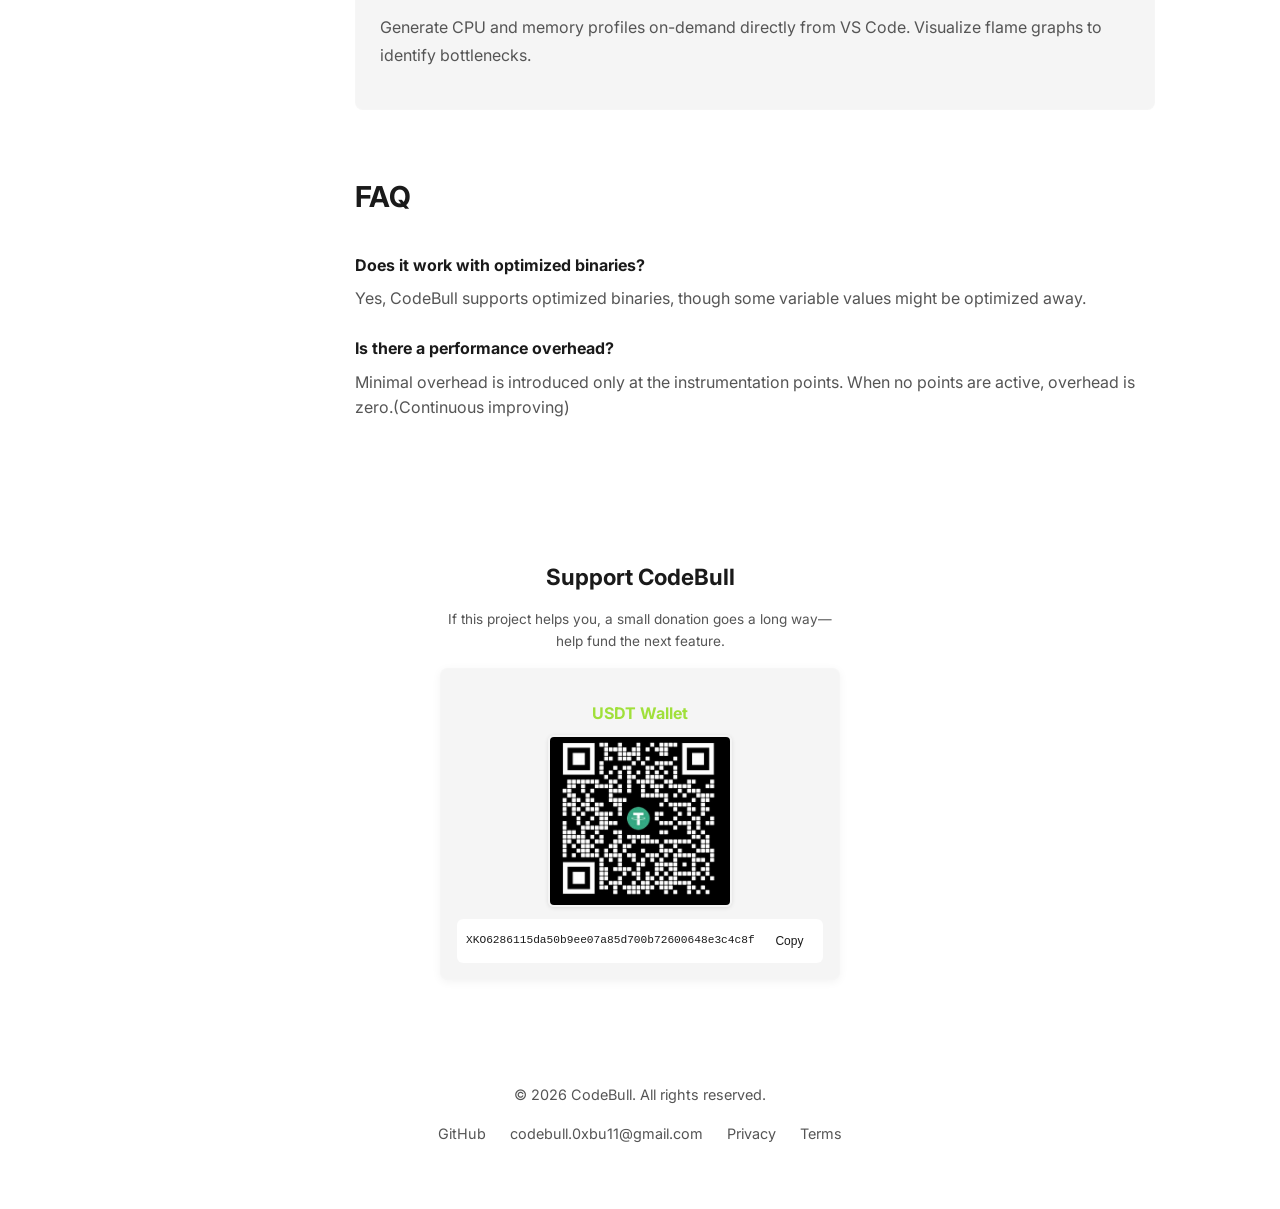
==== commit 1368f9be: "feat: Introduce donation options with USDT wallet on website pages and a 'Buy me a coffee' button in" ====
--- a/docs.html
+++ b/docs.html
@@ -119,6 +119,22 @@
         </div>
     </main>
 
+
+    <section class="donate-section">
+        <div class="container donate-container">
+            <h2>Support CodeBull</h2>
+            <p>If this project helps you, a small donation goes a long way—help fund the next feature.</p>
+            <div class="donate-card">
+                <h3>USDT Wallet</h3>
+                <img src="asset/usdt_wallet.png" alt="USDT Wallet QR Code" class="donate-qr">
+                <div class="wallet-address-container">
+                    <div class="wallet-address">XKO6286115da50b9ee07a85d700b72600648e3c4c8f</div>
+                    <button class="copy-btn" onclick="navigator.clipboard.writeText('XKO6286115da50b9ee07a85d700b72600648e3c4c8f').then(() => { this.innerText='Copied!'; setTimeout(() => this.innerText='Copy', 2000); })">Copy</button>
+                </div>
+            </div>
+        </div>
+    </section>
+
     <footer>
         <div class="container">
             <p>&copy; 2026 CodeBull. All rights reserved.</p>
--- a/style.css
+++ b/style.css
@@ -100,17 +100,16 @@
 }
 
 header .container {
-  display: flex;
-  justify-content: space-between;
+  display: grid;
+  grid-template-columns: 1fr auto 1fr;
   align-items: center;
   position: relative;
+  gap: 1rem;
 }
 
 .header-logo-center {
-  position: absolute;
-  left: 50%;
-  top: 50%;
-  transform: translate(-50%, -50%);
+  display: flex;
+  justify-content: center;
 }
 
 .header-logo-center img {
@@ -133,7 +132,8 @@
 nav ul {
   list-style: none;
   display: flex;
-  gap: 2rem;
+  justify-content: flex-end;
+  gap: 1.5rem;
   margin: 0;
   padding: 0;
 }
@@ -696,4 +696,91 @@
   display: block;
 }
 
-/* Force Refresh */+/* Donate Page */
+.donate-section {
+  padding: 1.5rem 0;
+  text-align: center;
+}
+
+.donate-container {
+  max-width: 400px;
+  margin: 0 auto;
+}
+
+.donate-section h2 {
+  font-size: 1.4rem;
+  margin-bottom: 0.25rem;
+}
+
+.donate-section p {
+  color: var(--color-text-secondary);
+  font-size: 0.85rem;
+  margin-bottom: 1rem;
+}
+
+.donate-card {
+  background: var(--color-surface);
+  border: 1px solid var(--color-border);
+  border-radius: 8px;
+  padding: 1rem;
+  box-shadow: 0 2px 10px rgba(0, 0, 0, 0.05);
+}
+
+.donate-card h3 {
+  font-size: 1rem;
+  margin-bottom: 0.5rem;
+  color: var(--color-accent);
+}
+
+.donate-qr {
+  width: 180px;
+  height: auto;
+  margin: 0.5rem auto;
+  display: block;
+  border-radius: 6px;
+  border: 2px solid #fff;
+}
+
+[data-theme="light"] .donate-qr {
+  border-color: #f5f5f5;
+  box-shadow: 0 1px 4px rgba(0, 0, 0, 0.1);
+}
+
+.wallet-address-container {
+  display: flex;
+  align-items: center;
+  gap: 0.5rem;
+  background: var(--color-bg);
+  border: 1px solid var(--color-border);
+  padding: 0.5rem;
+  border-radius: 6px;
+  margin-top: 0.75rem;
+}
+
+.wallet-address {
+  font-family: 'Fira Code', monospace;
+  font-size: 0.7rem;
+  color: var(--color-text);
+  word-break: break-all;
+  flex: 1;
+  text-align: left;
+}
+
+.copy-btn {
+  background: transparent;
+  border: 1px solid var(--color-border);
+  color: var(--color-text);
+  padding: 0.3rem 0.6rem;
+  border-radius: 4px;
+  cursor: pointer;
+  font-weight: 500;
+  font-size: 0.75rem;
+  transition: all 0.2s;
+  flex-shrink: 0;
+  white-space: nowrap;
+}
+
+.copy-btn:hover {
+  background: var(--color-border);
+  color: var(--color-accent);
+}
